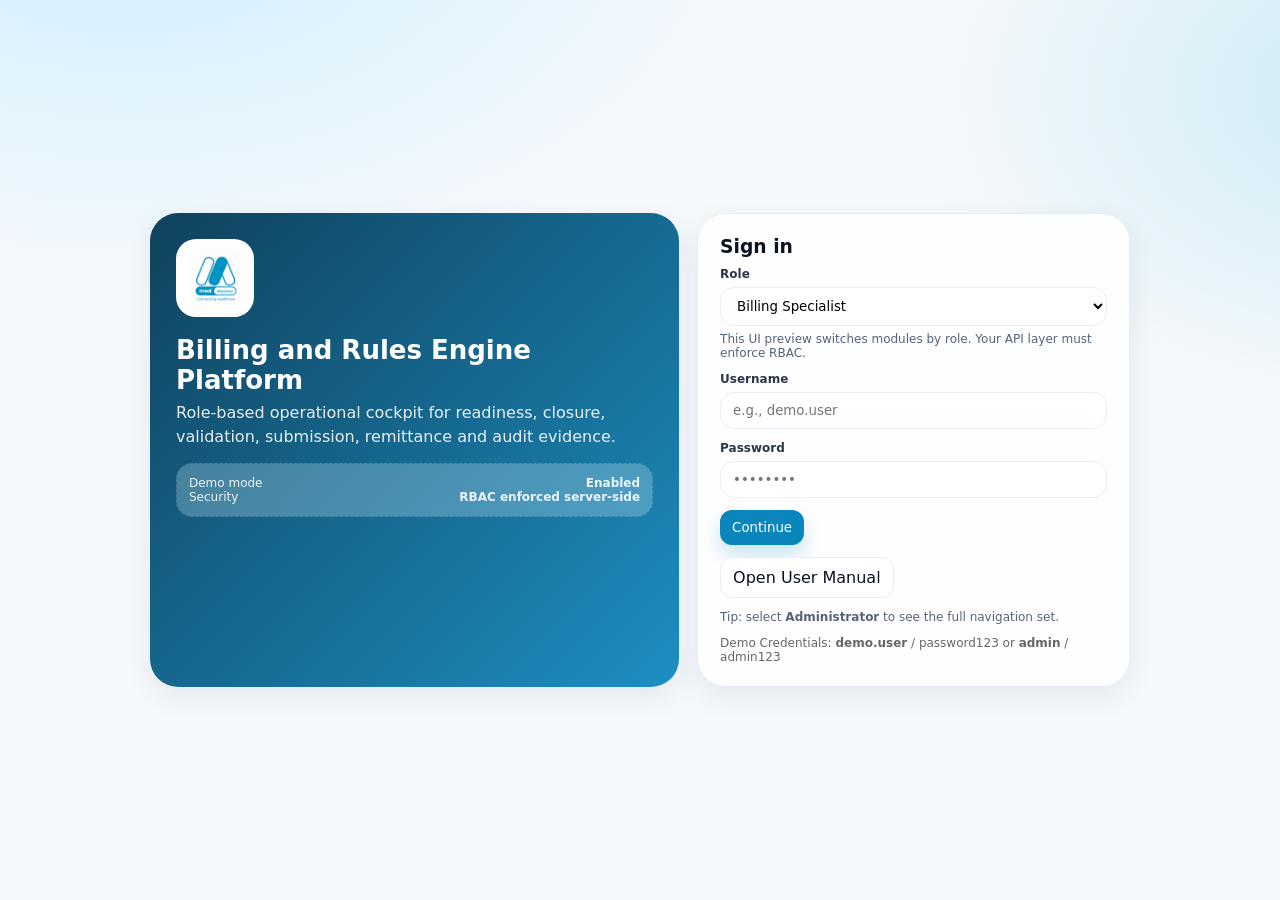
==== medhealth-ui/audit.html @ 18d223b6 "first commit" ====
<!doctype html>
<html lang="en">
<head>
  <meta charset="utf-8" />
  <meta name="viewport" content="width=device-width, initial-scale=1" />
  <title>Audit</title>
  <link rel="stylesheet" href="css/styles.css" />
</head>
<body>
  <div class="shell">
    <aside class="sidebar">
      <div class="brand">
        <img src="assets/MedhealthLogo.png" alt="Med Directory" />
        <div class="title">
          <strong>Med Directory</strong>
          <span>Billing and Rules Engine</span>
        </div>
      </div>

      <nav class="nav">
        <a href="dashboard.html" data-module="dashboard">Dashboard</a>
        <a href="patients.html" data-module="patients">Patients</a>
        <a href="providers.html" data-module="providers">Providers</a>
        <a href="claims.html" data-module="claims">Claims</a>
        <a href="payments.html" data-module="payments">Payments</a>
        <a href="reports.html" data-module="reports">Reports <span class="badge">Insights</span></a>
        <a href="audit.html" data-module="audit">Audit</a>
        <a href="users.html" data-module="users">Users</a>
        <a href="settings.html" data-module="settings">Settings</a>
      </nav>

      <div class="footer">
        <div class="kv"><span>Role</span><strong data-role>Billing Specialist</strong></div>
        <div class="kv"><span>Environment</span><strong>Preview UI</strong></div>
        <a class="chip info" href="index.html" style="justify-content:center">Sign out</a>
      </div>
    </aside>

    <main class="main">
      <div class="topbar">
        <div class="h1">
          <h1>Audit</h1>
          <p>Drillable audit events with rule evidence, snapshot hashes, and approvals.</p>
        </div>
        <div class="actions">
          <div class="pill">
            <span class="code">Search</span>
            <input placeholder="Claim ID, member number, batch ref..." />
          </div>
          <button class="btn secondary" data-action="open-api-docs">API Docs</button>
          <button class="btn" data-action="create-new">New</button>
        </div>
      </div>

      
<div class="card">
  <h3>Audit trail</h3>
  <table class="table">
    <thead><tr><th>Action</th><th>Resource</th><th>User</th><th>Timestamp</th><th>Details</th></tr></thead>
    <tbody>
      <tr><td colspan="5" style="text-align:center;color:#999;">Loading audit logs...</td></tr>
    </tbody>
  </table>
</div>

    </main>
  </div>

  <script src="js/api-client.js"></script>
  <script src="js/app.js"></script>
</body>
</html>
---- medhealth-ui/css/styles.css ----
:root{
  --brand-900:#0b3e5a;
  --brand-800:#0f567b;
  --brand-700:#13709f;
  --brand-600:#0a86bd;
  --brand-500:#00a3d9;
  --brand-200:#cfefff;
  --ink-900:#0b1220;
  --ink-700:#2b3648;
  --ink-500:#55637a;
  --line-200:#e6edf5;
  --bg-50:#f6f9fc;
  --card:#ffffff;
  --warn:#b36b00;
  --fail:#b42318;
  --pass:#067647;
  --shadow:0 10px 30px rgba(11,18,32,.08);
  --radius:18px;
  --radius-sm:12px;
  --mono: ui-monospace, SFMono-Regular, Menlo, Monaco, Consolas, "Liberation Mono", "Courier New", monospace;
  --sans: ui-sans-serif, system-ui, -apple-system, Segoe UI, Roboto, Helvetica, Arial, "Apple Color Emoji","Segoe UI Emoji";
}
*{box-sizing:border-box}
html,body{height:100%}
body{
  margin:0;
  font-family:var(--sans);
  color:var(--ink-900);
  background: radial-gradient(1200px 700px at 10% -10%, var(--brand-200), transparent 55%),
              radial-gradient(900px 600px at 110% 10%, rgba(0,163,217,.18), transparent 55%),
              var(--bg-50);
}
a{color:inherit; text-decoration:none}
button, input, select, textarea{font-family:inherit}
/* Layout */
.shell{
  display:grid;
  grid-template-columns: 280px 1fr;
  height:100vh;
}
.sidebar{
  background: linear-gradient(180deg, rgba(11,62,90,.98), rgba(10,134,189,.92));
  color:white;
  padding:20px 16px;
  display:flex;
  flex-direction:column;
  gap:18px;
}
.brand{
  display:flex;
  align-items:center;
  gap:12px;
  padding:6px 10px;
}
.brand img{width:44px; height:44px; object-fit:contain; background:white; border-radius:12px; padding:6px}
.brand .title{
  display:flex; flex-direction:column; line-height:1.1;
}
.brand .title strong{font-size:15px; letter-spacing:.2px}
.brand .title span{font-size:12px; opacity:.9}
.nav{
  display:flex; flex-direction:column; gap:6px;
}
.nav a{
  display:flex; align-items:center; gap:10px;
  padding:10px 12px;
  border-radius:12px;
  opacity:.95;
}
.nav a:hover{background:rgba(255,255,255,.10)}
.nav a.active{background:rgba(255,255,255,.16)}
.nav .badge{
  margin-left:auto;
  font-size:12px;
  padding:2px 8px;
  border:1px solid rgba(255,255,255,.35);
  border-radius:999px;
  opacity:.95;
}
.sidebar .footer{
  margin-top:auto;
  display:flex; flex-direction:column; gap:8px;
  padding:10px;
  border-top:1px solid rgba(255,255,255,.18);
}
.kv{display:flex; justify-content:space-between; font-size:12px; opacity:.9}
.main{
  display:flex;
  flex-direction:column;
  padding:22px 26px;
  gap:16px;
  overflow:auto;
}
.topbar{
  display:flex; align-items:center; justify-content:space-between;
  gap:16px;
}
.h1{
  display:flex; flex-direction:column; gap:4px;
}
.h1 h1{margin:0; font-size:22px}
.h1 p{margin:0; color:var(--ink-500); font-size:13px}
.actions{display:flex; gap:10px; align-items:center}
.pill{
  display:inline-flex; align-items:center; gap:8px;
  padding:9px 12px;
  background:rgba(255,255,255,.8);
  border:1px solid var(--line-200);
  border-radius:999px;
  box-shadow: 0 6px 16px rgba(11,18,32,.05);
}
.pill input{
  border:none; outline:none; background:transparent; min-width:260px;
}
.select{
  border:none; outline:none; background:transparent; color:var(--ink-900);
}
.btn{
  border:none;
  border-radius:12px;
  padding:10px 12px;
  background:var(--brand-600);
  color:white;
  cursor:pointer;
  box-shadow: 0 10px 20px rgba(10,134,189,.22);
}
.btn:hover{filter:brightness(.96)}
.btn.secondary{
  background:white;
  color:var(--ink-900);
  border:1px solid var(--line-200);
  box-shadow:none;
}
.grid{
  display:grid;
  grid-template-columns: repeat(12, 1fr);
  gap:14px;
}
.card{
  background:var(--card);
  border:1px solid var(--line-200);
  border-radius:var(--radius);
  box-shadow:var(--shadow);
  padding:14px;
}
.card h3{margin:0 0 10px 0; font-size:14px}
.card .muted{color:var(--ink-500); font-size:12px}
.kpi{
  display:flex; flex-direction:column; gap:8px;
}
.kpi .value{font-size:26px; font-weight:700; letter-spacing:.2px}
.kpi .delta{font-size:12px; color:var(--ink-500)}
.kpi .delta strong{color:var(--brand-700)}
.table{
  width:100%;
  border-collapse:separate;
  border-spacing:0;
  overflow:hidden;
  border:1px solid var(--line-200);
  border-radius:16px;
}
.table th, .table td{
  padding:10px 10px;
  text-align:left;
  border-bottom:1px solid var(--line-200);
  font-size:13px;
}
.table th{background:#f1f6fb; color:var(--ink-700); font-weight:700}
.table tr:last-child td{border-bottom:none}
.code{font-family:var(--mono); font-size:12px; color:var(--ink-700)}
.row-actions{display:flex; gap:8px}
.chip{
  display:inline-flex;
  align-items:center;
  padding:3px 8px;
  border-radius:999px;
  font-size:12px;
  border:1px solid var(--line-200);
  background:#fff;
}
.chip.pass{border-color:rgba(6,118,71,.35); color:var(--pass); background:rgba(6,118,71,.06)}
.chip.fail{border-color:rgba(180,35,24,.35); color:var(--fail); background:rgba(180,35,24,.06)}
.chip.warn{border-color:rgba(179,107,0,.35); color:var(--warn); background:rgba(179,107,0,.06)}
.chip.info{border-color:rgba(19,112,159,.35); color:var(--brand-700); background:rgba(19,112,159,.06)}
.split{
  display:grid; grid-template-columns: 1.2fr .8fr; gap:14px;
}
.panel{
  border:1px dashed rgba(11,62,90,.28);
  background:rgba(207,239,255,.28);
  border-radius:16px;
  padding:12px;
}
pre{
  margin:0;
  padding:12px;
  border-radius:16px;
  border:1px solid var(--line-200);
  background:#0b1220;
  color:#eaf2ff;
  overflow:auto;
  font-family:var(--mono);
  font-size:12px;
  line-height:1.5;
}
/* Login */
.login-wrap{
  min-height:100vh;
  display:grid;
  place-items:center;
  padding:26px;
}
.login{
  width:min(980px, 100%);
  display:grid;
  grid-template-columns: 1.1fr .9fr;
  gap:18px;
}
.hero{
  border-radius:28px;
  padding:26px;
  background: linear-gradient(135deg, rgba(11,62,90,.98), rgba(10,134,189,.92));
  color:white;
  box-shadow: var(--shadow);
}
.hero .logo{
  width:78px; height:78px;
  background:white;
  border-radius:20px;
  padding:10px;
}
.hero h1{margin:14px 0 6px 0; font-size:26px}
.hero p{margin:0; opacity:.9; max-width:44ch; line-height:1.5}
.form{
  border-radius:28px;
  padding:22px;
  background:rgba(255,255,255,.9);
  border:1px solid var(--line-200);
  box-shadow: var(--shadow);
}
.field{display:flex; flex-direction:column; gap:6px; margin-bottom:12px}
.label{font-size:12px; color:var(--ink-700); font-weight:700}
.input{
  padding:10px 12px;
  border-radius:14px;
  border:1px solid var(--line-200);
  outline:none;
  background:white;
}
.small{font-size:12px; color:var(--ink-500)}
.manual-steps{
  margin:12px 0 0 0;
  padding-left:20px;
  display:grid;
  gap:8px;
  color:var(--ink-700);
  line-height:1.5;
}
.manual-note{
  margin-top:14px;
  padding:12px 14px;
  border-radius:14px;
  border:1px solid rgba(19,112,159,.18);
  background:rgba(19,112,159,.06);
  color:var(--ink-700);
  font-size:13px;
  line-height:1.5;
}
/* Responsive */
@media (max-width: 980px){
  .shell{grid-template-columns: 1fr}
  .sidebar{position:sticky; top:0}
  .login{grid-template-columns: 1fr}
  .split{grid-template-columns:1fr}
  .pill input{min-width:160px}
}
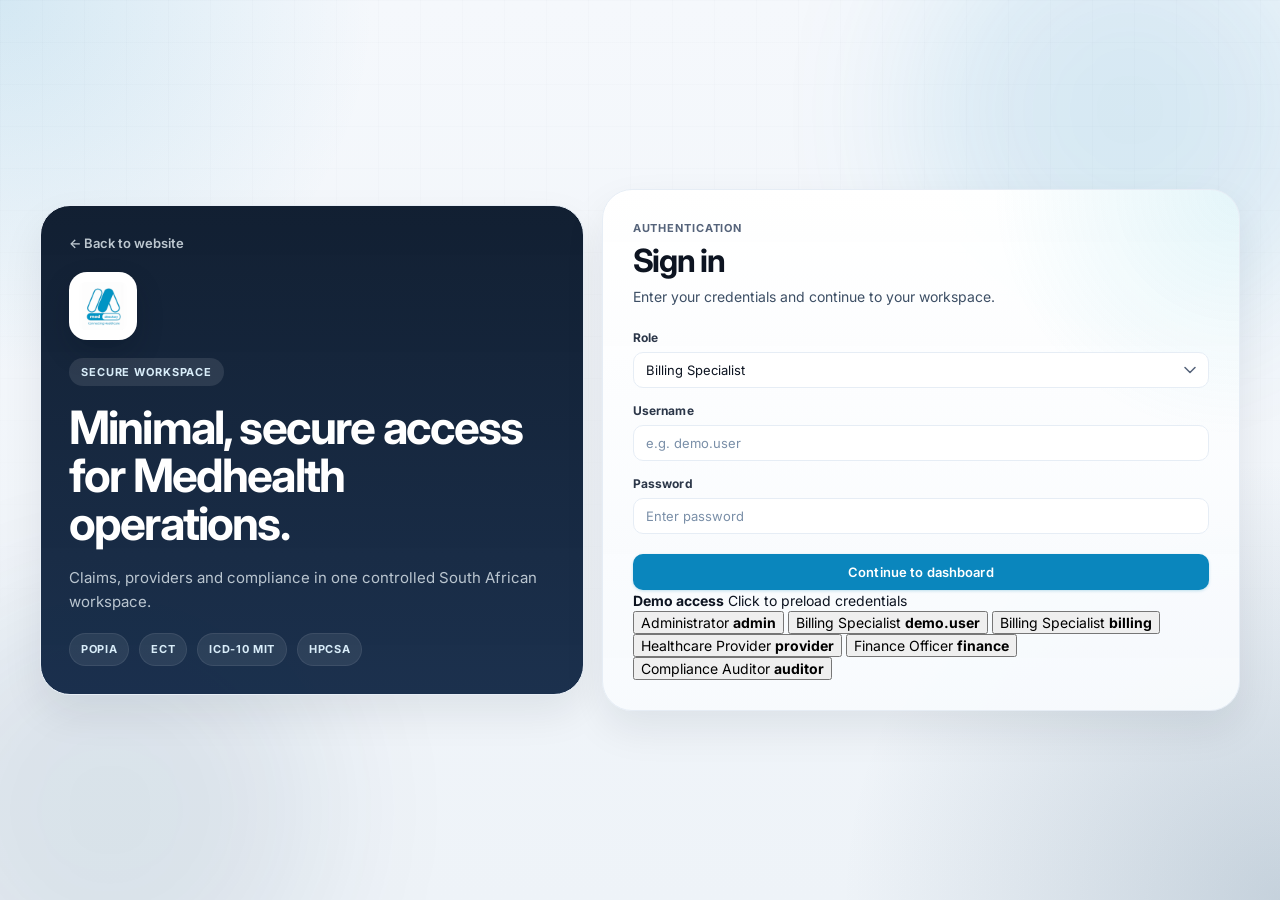
==== commit 0945d632: "fix: remove all AI badges/icons from UI Removed AI chip labels from ICD-10 search label, dropdown re" ====
--- a/medhealth-ui/audit.html
+++ b/medhealth-ui/audit.html
@@ -3,6 +3,7 @@
 <head>
   <meta charset="utf-8" />
   <meta name="viewport" content="width=device-width, initial-scale=1" />
+  <meta name="medhealth-api-base" content="https://nokia-button-mac-average.trycloudflare.com/api" />
   <title>Audit</title>
   <link rel="stylesheet" href="css/styles.css" />
 </head>
--- a/medhealth-ui/css/styles.css
+++ b/medhealth-ui/css/styles.css
@@ -1,276 +1,2141 @@
-:root{
-  --brand-900:#0b3e5a;
-  --brand-800:#0f567b;
-  --brand-700:#13709f;
-  --brand-600:#0a86bd;
-  --brand-500:#00a3d9;
-  --brand-200:#cfefff;
-  --ink-900:#0b1220;
-  --ink-700:#2b3648;
-  --ink-500:#55637a;
-  --line-200:#e6edf5;
-  --bg-50:#f6f9fc;
-  --card:#ffffff;
-  --warn:#b36b00;
-  --fail:#b42318;
-  --pass:#067647;
-  --shadow:0 10px 30px rgba(11,18,32,.08);
-  --radius:18px;
-  --radius-sm:12px;
-  --mono: ui-monospace, SFMono-Regular, Menlo, Monaco, Consolas, "Liberation Mono", "Courier New", monospace;
-  --sans: ui-sans-serif, system-ui, -apple-system, Segoe UI, Roboto, Helvetica, Arial, "Apple Color Emoji","Segoe UI Emoji";
-}
-*{box-sizing:border-box}
-html,body{height:100%}
-body{
-  margin:0;
-  font-family:var(--sans);
-  color:var(--ink-900);
-  background: radial-gradient(1200px 700px at 10% -10%, var(--brand-200), transparent 55%),
-              radial-gradient(900px 600px at 110% 10%, rgba(0,163,217,.18), transparent 55%),
-              var(--bg-50);
-}
-a{color:inherit; text-decoration:none}
-button, input, select, textarea{font-family:inherit}
-/* Layout */
-.shell{
-  display:grid;
-  grid-template-columns: 280px 1fr;
-  height:100vh;
-}
-.sidebar{
-  background: linear-gradient(180deg, rgba(11,62,90,.98), rgba(10,134,189,.92));
-  color:white;
-  padding:20px 16px;
-  display:flex;
-  flex-direction:column;
-  gap:18px;
-}
-.brand{
-  display:flex;
-  align-items:center;
-  gap:12px;
-  padding:6px 10px;
-}
-.brand img{width:44px; height:44px; object-fit:contain; background:white; border-radius:12px; padding:6px}
-.brand .title{
-  display:flex; flex-direction:column; line-height:1.1;
-}
-.brand .title strong{font-size:15px; letter-spacing:.2px}
-.brand .title span{font-size:12px; opacity:.9}
-.nav{
-  display:flex; flex-direction:column; gap:6px;
-}
-.nav a{
-  display:flex; align-items:center; gap:10px;
-  padding:10px 12px;
-  border-radius:12px;
-  opacity:.95;
-}
-.nav a:hover{background:rgba(255,255,255,.10)}
-.nav a.active{background:rgba(255,255,255,.16)}
-.nav .badge{
-  margin-left:auto;
-  font-size:12px;
-  padding:2px 8px;
-  border:1px solid rgba(255,255,255,.35);
-  border-radius:999px;
-  opacity:.95;
-}
-.sidebar .footer{
-  margin-top:auto;
-  display:flex; flex-direction:column; gap:8px;
-  padding:10px;
-  border-top:1px solid rgba(255,255,255,.18);
-}
-.kv{display:flex; justify-content:space-between; font-size:12px; opacity:.9}
-.main{
-  display:flex;
-  flex-direction:column;
-  padding:22px 26px;
-  gap:16px;
-  overflow:auto;
-}
-.topbar{
-  display:flex; align-items:center; justify-content:space-between;
-  gap:16px;
-}
-.h1{
-  display:flex; flex-direction:column; gap:4px;
-}
-.h1 h1{margin:0; font-size:22px}
-.h1 p{margin:0; color:var(--ink-500); font-size:13px}
-.actions{display:flex; gap:10px; align-items:center}
-.pill{
-  display:inline-flex; align-items:center; gap:8px;
-  padding:9px 12px;
-  background:rgba(255,255,255,.8);
-  border:1px solid var(--line-200);
-  border-radius:999px;
-  box-shadow: 0 6px 16px rgba(11,18,32,.05);
-}
-.pill input{
-  border:none; outline:none; background:transparent; min-width:260px;
-}
-.select{
-  border:none; outline:none; background:transparent; color:var(--ink-900);
-}
-.btn{
-  border:none;
-  border-radius:12px;
-  padding:10px 12px;
-  background:var(--brand-600);
-  color:white;
-  cursor:pointer;
-  box-shadow: 0 10px 20px rgba(10,134,189,.22);
-}
-.btn:hover{filter:brightness(.96)}
-.btn.secondary{
-  background:white;
-  color:var(--ink-900);
-  border:1px solid var(--line-200);
-  box-shadow:none;
-}
-.grid{
-  display:grid;
+@import "./tokens.css";
+
+/* ═══════════════════════════════════════════════════════
+   BASE RESET & FOUNDATION
+═══════════════════════════════════════════════════════ */
+*, *::before, *::after { box-sizing: border-box; }
+html, body { height: 100%; }
+body {
+  margin: 0;
+  font-family: var(--font-sans);
+  font-size: 14px;
+  line-height: 1.5;
+  color: var(--ink-900);
+  background: var(--surface-base);
+  -webkit-font-smoothing: antialiased;
+  -moz-osx-font-smoothing: grayscale;
+}
+a { color: inherit; text-decoration: none; }
+button, input, select, textarea { font-family: inherit; font-size: inherit; }
+h1,h2,h3,h4,h5,h6 { line-height: 1.25; }
+
+/* Custom scrollbar */
+::-webkit-scrollbar { width: 6px; height: 6px; }
+::-webkit-scrollbar-track { background: transparent; }
+::-webkit-scrollbar-thumb { background: var(--line-200); border-radius: 3px; }
+::-webkit-scrollbar-thumb:hover { background: var(--ink-300); }
+
+/* Page fade-in */
+@keyframes page-in { from { opacity:0; transform: translateY(6px); } to { opacity:1; transform:none; } }
+.main { animation: page-in 180ms ease both; }
+
+/* ═══════════════════════════════════════════════════════
+   APP SHELL LAYOUT
+═══════════════════════════════════════════════════════ */
+.shell {
+  display: grid;
+  grid-template-columns: 240px 1fr;
+  height: 100vh;
+  overflow: hidden;
+  position: relative;
+  transition: grid-template-columns var(--transition-slow);
+}
+
+/* ═══════════════════════════════════════════════════════
+   SIDEBAR
+═══════════════════════════════════════════════════════ */
+.sidebar {
+  background: #0d1b2e;
+  color: #c8d8e8;
+  display: flex;
+  flex-direction: column;
+  overflow: hidden;
+  border-right: 1px solid rgba(255,255,255,0.04);
+  width: 240px;
+  min-width: 0;
+  position: relative;
+  transition: width var(--transition-slow), transform var(--transition-slow), box-shadow var(--transition-slow);
+}
+
+.sidebar::after {
+  content: "";
+  position: absolute;
+  inset: 0;
+  background:
+    radial-gradient(circle at top left, rgba(58,180,216,0.12), transparent 36%),
+    linear-gradient(180deg, rgba(255,255,255,0.02), transparent 18%, rgba(255,255,255,0.03));
+  pointer-events: none;
+}
+
+.sidebar-head {
+  display: flex;
+  align-items: stretch;
+  justify-content: space-between;
+  gap: 12px;
+}
+
+.brand {
+  display: flex;
+  align-items: center;
+  gap: 10px;
+  padding: 18px 16px 14px;
+  border-bottom: 1px solid rgba(255,255,255,0.07);
+  flex: 1;
+  position: relative;
+  z-index: 1;
+}
+.brand img {
+  width: 36px; height: 36px;
+  object-fit: contain;
+  background: white;
+  border-radius: 9px;
+  padding: 5px;
+  flex-shrink: 0;
+}
+.brand .title { display: flex; flex-direction: column; line-height: 1.2; overflow: hidden; }
+.brand .title strong { font-size: 13px; font-weight: 700; color: #fff; white-space: nowrap; overflow: hidden; text-overflow: ellipsis; }
+.brand .title span { font-size: 11px; color: rgba(200,216,232,0.65); white-space: nowrap; }
+
+.nav {
+  flex: 1;
+  display: flex;
+  flex-direction: column;
+  gap: 2px;
+  padding: 12px 10px;
+  overflow-y: auto;
+}
+
+.nav-section {
+  font-size: 10px;
+  font-weight: 700;
+  letter-spacing: 0.08em;
+  color: rgba(200,216,232,0.38);
+  text-transform: uppercase;
+  padding: 10px 8px 4px;
+  margin-top: 4px;
+}
+
+.nav a {
+  display: flex;
+  align-items: center;
+  gap: 9px;
+  padding: 8px 10px;
+  border-radius: var(--radius-sm);
+  font-size: 13px;
+  font-weight: 500;
+  color: rgba(200,216,232,0.75);
+  transition: background var(--transition), color var(--transition);
+  position: relative;
+}
+.nav a:hover {
+  background: rgba(255,255,255,0.07);
+  color: #fff;
+}
+.nav a.active {
+  background: rgba(10,134,189,0.18);
+  color: #fff;
+  font-weight: 600;
+}
+.nav a.active::after {
+  content: '';
+  position: absolute;
+  left: 0; top: 20%; bottom: 20%;
+  width: 3px;
+  background: var(--brand-500);
+  border-radius: 0 3px 3px 0;
+}
+.nav a:focus-visible {
+  outline: none;
+  box-shadow: inset 0 0 0 2px rgba(10,134,189,0.6);
+}
+.nav .badge {
+  margin-left: auto;
+  font-size: 10px;
+  font-weight: 700;
+  padding: 2px 7px;
+  background: rgba(10,134,189,0.3);
+  color: #7dd3f8;
+  border-radius: 999px;
+  letter-spacing: 0.02em;
+}
+
+.nav-link-icon,
+.sidebar-signout-icon {
+  width: 18px;
+  height: 18px;
+  display: inline-flex;
+  align-items: center;
+  justify-content: center;
+  flex-shrink: 0;
+}
+
+.nav-link-icon svg,
+.sidebar-signout-icon svg {
+  width: 18px;
+  height: 18px;
+  fill: currentColor;
+}
+
+.nav-link-label,
+.sidebar-signout-label {
+  min-width: 0;
+  overflow: hidden;
+  text-overflow: ellipsis;
+  white-space: nowrap;
+}
+
+.sidebar .footer {
+  padding: 12px 14px;
+  border-top: 1px solid rgba(255,255,255,0.07);
+  display: flex;
+  flex-direction: column;
+  gap: 8px;
+  position: relative;
+  z-index: 1;
+}
+.sidebar .footer .kv {
+  display: flex;
+  justify-content: space-between;
+  align-items: center;
+  font-size: 11px;
+  color: rgba(200,216,232,0.5);
+}
+.sidebar .footer .kv strong { color: rgba(200,216,232,0.85); font-weight: 600; }
+
+.sidebar-signout {
+  display: inline-flex;
+  align-items: center;
+  justify-content: center;
+  gap: 8px;
+}
+
+/* ═══════════════════════════════════════════════════════
+   MAIN CONTENT AREA
+═══════════════════════════════════════════════════════ */
+.main {
+  display: flex;
+  flex-direction: column;
+  gap: 16px;
+  padding: 20px 24px 28px;
+  overflow-y: auto;
+  min-height: 0;
+}
+
+/* ═══════════════════════════════════════════════════════
+   TOPBAR
+═══════════════════════════════════════════════════════ */
+.topbar {
+  display: flex;
+  align-items: center;
+  justify-content: space-between;
+  gap: 16px;
+  flex-wrap: wrap;
+}
+
+.topbar-start,
+.cockpit-topbar-start {
+  display: flex;
+  align-items: flex-start;
+  gap: 12px;
+  min-width: 0;
+}
+
+.topbar-start .h1,
+.cockpit-topbar-start .cockpit-id {
+  min-width: 0;
+}
+
+.sidebar-toggle {
+  width: 40px;
+  height: 40px;
+  border: 1px solid var(--line-200);
+  border-radius: 14px;
+  background: rgba(255,255,255,0.9);
+  color: var(--ink-700);
+  display: inline-flex;
+  align-items: center;
+  justify-content: center;
+  cursor: pointer;
+  box-shadow: var(--shadow-xs);
+  transition: transform var(--transition), box-shadow var(--transition), background var(--transition), color var(--transition);
+  flex-shrink: 0;
+  font-size: 16px;
+  font-weight: 700;
+}
+
+.sidebar-toggle:hover {
+  background: #fff;
+  box-shadow: var(--shadow-sm);
+}
+
+.sidebar-toggle:focus-visible {
+  outline: none;
+  box-shadow: var(--focus-ring);
+}
+
+.sidebar-toggle--sidebar {
+  margin: 16px 16px 0 0;
+  background: rgba(255,255,255,0.06);
+  color: #fff;
+  border-color: rgba(255,255,255,0.08);
+}
+
+.sidebar-backdrop {
+  position: fixed;
+  inset: 0;
+  border: 0;
+  background: rgba(6,16,30,0.48);
+  backdrop-filter: blur(4px);
+  opacity: 0;
+  pointer-events: none;
+  transition: opacity var(--transition-slow);
+  z-index: 35;
+}
+
+.shell.sidebar-collapsed {
+  grid-template-columns: 82px 1fr;
+}
+
+.shell.sidebar-collapsed .sidebar {
+  width: 82px;
+}
+
+.shell.sidebar-collapsed .brand {
+  justify-content: center;
+  padding-inline: 12px;
+}
+
+.shell.sidebar-collapsed .brand .title,
+.shell.sidebar-collapsed .nav-section,
+.shell.sidebar-collapsed .sidebar .footer .kv,
+.shell.sidebar-collapsed .nav-link-label,
+.shell.sidebar-collapsed .sidebar-signout-label {
+  display: none;
+}
+
+.shell.sidebar-collapsed .nav a,
+.shell.sidebar-collapsed .sidebar-signout {
+  justify-content: center;
+  padding-inline: 0;
+}
+
+.shell.sidebar-collapsed .nav .badge {
+  position: absolute;
+  top: 4px;
+  right: 4px;
+  margin-left: 0;
+}
+
+.shell.sidebar-collapsed .sidebar .footer {
+  align-items: center;
+}
+
+.sr-only {
+  position: absolute;
+  width: 1px;
+  height: 1px;
+  padding: 0;
+  margin: -1px;
+  overflow: hidden;
+  clip: rect(0, 0, 0, 0);
+  white-space: nowrap;
+  border: 0;
+}
+.h1 { display: flex; flex-direction: column; gap: 3px; }
+.h1 h1 {
+  margin: 0;
+  font-size: 20px;
+  font-weight: 700;
+  letter-spacing: -0.3px;
+  color: var(--ink-900);
+}
+.h1 p { margin: 0; color: var(--ink-500); font-size: 13px; }
+
+.actions { display: flex; gap: 8px; align-items: center; flex-wrap: wrap; }
+
+/* ═══════════════════════════════════════════════════════
+   SEARCH PILL
+═══════════════════════════════════════════════════════ */
+.pill {
+  display: inline-flex;
+  align-items: center;
+  gap: 8px;
+  padding: 0 14px;
+  height: 36px;
+  background: var(--card);
+  border: 1px solid var(--line-200);
+  border-radius: 999px;
+  box-shadow: var(--shadow-xs);
+  transition: border-color var(--transition), box-shadow var(--transition);
+}
+.pill:focus-within {
+  border-color: var(--brand-600);
+  box-shadow: var(--focus-ring);
+}
+.pill .code {
+  font-size: 11px;
+  font-weight: 600;
+  color: var(--ink-400);
+  letter-spacing: 0.03em;
+  white-space: nowrap;
+}
+.pill input {
+  border: none;
+  outline: none;
+  background: transparent;
+  min-width: 200px;
+  font-size: 13px;
+  color: var(--ink-900);
+}
+.pill input::placeholder { color: var(--ink-400); }
+
+/* ═══════════════════════════════════════════════════════
+   BUTTONS
+═══════════════════════════════════════════════════════ */
+.btn {
+  display: inline-flex;
+  align-items: center;
+  justify-content: center;
+  gap: 6px;
+  border: none;
+  border-radius: var(--radius-sm);
+  padding: 0 16px;
+  height: 36px;
+  background: var(--brand-600);
+  color: white;
+  cursor: pointer;
+  font-size: 13px;
+  font-weight: 600;
+  letter-spacing: 0.01em;
+  box-shadow: 0 1px 3px rgba(10,134,189,0.25), 0 0 0 1px rgba(10,134,189,0.15) inset;
+  transition: background var(--transition), box-shadow var(--transition), transform var(--transition);
+  white-space: nowrap;
+}
+.btn:hover { background: var(--brand-700); }
+.btn:active { transform: translateY(1px); box-shadow: 0 1px 2px rgba(10,134,189,0.2); }
+.btn:focus-visible { outline: none; box-shadow: var(--focus-ring); }
+.btn:disabled, .btn[disabled] { opacity: 0.45; cursor: not-allowed; pointer-events: none; }
+.btn.loading { position: relative; color: transparent; pointer-events: none; }
+.btn.loading::after {
+  content: '';
+  position: absolute;
+  inset: 0;
+  margin: auto;
+  width: 14px; height: 14px;
+  border: 2px solid rgba(255,255,255,0.35);
+  border-top-color: #fff;
+  border-radius: 50%;
+  animation: btn-spin 0.55s linear infinite;
+}
+@keyframes btn-spin { to { transform: rotate(360deg); } }
+
+.btn.secondary {
+  background: var(--card);
+  color: var(--ink-700);
+  border: 1px solid var(--line-200);
+  box-shadow: var(--shadow-xs);
+}
+.btn.secondary:hover { background: var(--bg-50); border-color: var(--ink-300); }
+.btn.secondary.loading::after { border-color: rgba(0,0,0,0.15); border-top-color: var(--ink-700); }
+
+.btn.warn {
+  background: var(--color-error);
+  box-shadow: 0 1px 3px rgba(180,35,24,0.25);
+}
+.btn.warn:hover { background: #9e2318; }
+
+.btn.ghost {
+  background: transparent;
+  color: var(--ink-600);
+  border: 1px solid transparent;
+  box-shadow: none;
+}
+.btn.ghost:hover { background: var(--bg-50); border-color: var(--line-200); }
+
+/* ═══════════════════════════════════════════════════════
+   GRID SYSTEM
+═══════════════════════════════════════════════════════ */
+.grid {
+  display: grid;
   grid-template-columns: repeat(12, 1fr);
-  gap:14px;
-}
-.card{
-  background:var(--card);
-  border:1px solid var(--line-200);
-  border-radius:var(--radius);
-  box-shadow:var(--shadow);
-  padding:14px;
-}
-.card h3{margin:0 0 10px 0; font-size:14px}
-.card .muted{color:var(--ink-500); font-size:12px}
-.kpi{
-  display:flex; flex-direction:column; gap:8px;
-}
-.kpi .value{font-size:26px; font-weight:700; letter-spacing:.2px}
-.kpi .delta{font-size:12px; color:var(--ink-500)}
-.kpi .delta strong{color:var(--brand-700)}
-.table{
-  width:100%;
-  border-collapse:separate;
-  border-spacing:0;
-  overflow:hidden;
-  border:1px solid var(--line-200);
-  border-radius:16px;
-}
-.table th, .table td{
-  padding:10px 10px;
-  text-align:left;
-  border-bottom:1px solid var(--line-200);
-  font-size:13px;
-}
-.table th{background:#f1f6fb; color:var(--ink-700); font-weight:700}
-.table tr:last-child td{border-bottom:none}
-.code{font-family:var(--mono); font-size:12px; color:var(--ink-700)}
-.row-actions{display:flex; gap:8px}
-.chip{
-  display:inline-flex;
-  align-items:center;
-  padding:3px 8px;
-  border-radius:999px;
-  font-size:12px;
-  border:1px solid var(--line-200);
-  background:#fff;
-}
-.chip.pass{border-color:rgba(6,118,71,.35); color:var(--pass); background:rgba(6,118,71,.06)}
-.chip.fail{border-color:rgba(180,35,24,.35); color:var(--fail); background:rgba(180,35,24,.06)}
-.chip.warn{border-color:rgba(179,107,0,.35); color:var(--warn); background:rgba(179,107,0,.06)}
-.chip.info{border-color:rgba(19,112,159,.35); color:var(--brand-700); background:rgba(19,112,159,.06)}
-.split{
-  display:grid; grid-template-columns: 1.2fr .8fr; gap:14px;
-}
-.panel{
-  border:1px dashed rgba(11,62,90,.28);
-  background:rgba(207,239,255,.28);
-  border-radius:16px;
-  padding:12px;
-}
-pre{
-  margin:0;
-  padding:12px;
-  border-radius:16px;
-  border:1px solid var(--line-200);
-  background:#0b1220;
-  color:#eaf2ff;
-  overflow:auto;
-  font-family:var(--mono);
-  font-size:12px;
-  line-height:1.5;
-}
-/* Login */
-.login-wrap{
-  min-height:100vh;
-  display:grid;
-  place-items:center;
-  padding:26px;
-}
-.login{
-  width:min(980px, 100%);
-  display:grid;
-  grid-template-columns: 1.1fr .9fr;
-  gap:18px;
-}
-.hero{
-  border-radius:28px;
-  padding:26px;
-  background: linear-gradient(135deg, rgba(11,62,90,.98), rgba(10,134,189,.92));
-  color:white;
-  box-shadow: var(--shadow);
-}
-.hero .logo{
-  width:78px; height:78px;
-  background:white;
-  border-radius:20px;
-  padding:10px;
-}
-.hero h1{margin:14px 0 6px 0; font-size:26px}
-.hero p{margin:0; opacity:.9; max-width:44ch; line-height:1.5}
-.form{
-  border-radius:28px;
-  padding:22px;
-  background:rgba(255,255,255,.9);
-  border:1px solid var(--line-200);
-  box-shadow: var(--shadow);
-}
-.field{display:flex; flex-direction:column; gap:6px; margin-bottom:12px}
-.label{font-size:12px; color:var(--ink-700); font-weight:700}
-.input{
-  padding:10px 12px;
-  border-radius:14px;
-  border:1px solid var(--line-200);
-  outline:none;
-  background:white;
-}
-.small{font-size:12px; color:var(--ink-500)}
-.manual-steps{
-  margin:12px 0 0 0;
-  padding-left:20px;
-  display:grid;
-  gap:8px;
-  color:var(--ink-700);
-  line-height:1.5;
-}
-.manual-note{
-  margin-top:14px;
-  padding:12px 14px;
-  border-radius:14px;
-  border:1px solid rgba(19,112,159,.18);
-  background:rgba(19,112,159,.06);
-  color:var(--ink-700);
-  font-size:13px;
-  line-height:1.5;
-}
-/* Responsive */
-@media (max-width: 980px){
-  .shell{grid-template-columns: 1fr}
-  .sidebar{position:sticky; top:0}
-  .login{grid-template-columns: 1fr}
-  .split{grid-template-columns:1fr}
-  .pill input{min-width:160px}
-}
+  gap: 14px;
+}
+
+/* ═══════════════════════════════════════════════════════
+   CARDS
+═══════════════════════════════════════════════════════ */
+.card {
+  background: var(--card);
+  border: 1px solid var(--line-200);
+  border-radius: var(--radius);
+  box-shadow: var(--shadow-xs);
+  padding: 16px 18px;
+  transition: box-shadow var(--transition);
+}
+.card:hover { box-shadow: var(--shadow-sm); }
+.card h3 {
+  margin: 0 0 12px 0;
+  font-size: 13px;
+  font-weight: 700;
+  color: var(--ink-800);
+  letter-spacing: 0.01em;
+}
+.card .muted { color: var(--ink-500); font-size: 12px; }
+
+/* ═══════════════════════════════════════════════════════
+   KPI CARDS
+═══════════════════════════════════════════════════════ */
+.kpi {
+  display: flex;
+  flex-direction: column;
+  gap: 6px;
+}
+.kpi .muted {
+  font-size: 12px;
+  font-weight: 600;
+  color: var(--ink-500);
+  letter-spacing: 0.02em;
+  text-transform: uppercase;
+}
+.kpi .value {
+  font-size: 28px;
+  font-weight: 800;
+  letter-spacing: -0.5px;
+  color: var(--ink-900);
+  line-height: 1;
+}
+.kpi .delta {
+  font-size: 12px;
+  color: var(--ink-400);
+  font-weight: 500;
+}
+.kpi .delta strong { color: var(--brand-700); font-weight: 700; }
+
+/* ═══════════════════════════════════════════════════════
+   TABLES
+═══════════════════════════════════════════════════════ */
+.table {
+  width: 100%;
+  border-collapse: collapse;
+  font-size: 13px;
+}
+.table th {
+  padding: 9px 12px;
+  text-align: left;
+  background: var(--bg-50);
+  color: var(--ink-500);
+  font-size: 11px;
+  font-weight: 700;
+  letter-spacing: 0.06em;
+  text-transform: uppercase;
+  border-bottom: 1px solid var(--line-200);
+  white-space: nowrap;
+}
+.table th:first-child { border-radius: var(--radius-sm) 0 0 0; }
+.table th:last-child { border-radius: 0 var(--radius-sm) 0 0; }
+.table td {
+  padding: 10px 12px;
+  color: var(--ink-800);
+  border-bottom: 1px solid var(--line-100);
+  vertical-align: middle;
+}
+.table tbody tr:last-child td { border-bottom: none; }
+.table tbody tr:hover td { background: var(--brand-50); }
+.table tbody tr[tabindex]:focus-visible td {
+  background: var(--brand-100);
+  outline: none;
+}
+.table tbody tr[style*="cursor"] { cursor: pointer; }
+
+/* ═══════════════════════════════════════════════════════
+   STATUS CHIPS / BADGES
+═══════════════════════════════════════════════════════ */
+.chip {
+  display: inline-flex;
+  align-items: center;
+  gap: 5px;
+  padding: 3px 9px;
+  border-radius: 999px;
+  font-size: 11.5px;
+  font-weight: 600;
+  letter-spacing: 0.01em;
+  border: 1px solid var(--line-200);
+  background: var(--card);
+  cursor: default;
+  white-space: nowrap;
+  transition: background var(--transition), box-shadow var(--transition), border-color var(--transition);
+}
+button.chip, a.chip { cursor: pointer; }
+button.chip:hover, a.chip:hover {
+  background: var(--bg-50);
+  border-color: var(--ink-300);
+  box-shadow: var(--shadow-xs);
+}
+button.chip:focus-visible, a.chip:focus-visible { outline: none; box-shadow: var(--focus-ring); }
+
+.chip.pass  { border-color: var(--color-success-border); color: var(--color-success); background: var(--color-success-bg); }
+.chip.fail  { border-color: var(--color-error-border);   color: var(--color-error);   background: var(--color-error-bg);   }
+.chip.warn  { border-color: var(--color-warn-border);    color: var(--color-warn);    background: var(--color-warn-bg);    }
+.chip.info  { border-color: var(--color-info-border);    color: var(--brand-700);     background: var(--color-info-bg);    }
+
+/* Dot indicator inside chip */
+.chip.pass::before  { content: ''; width: 6px; height: 6px; border-radius: 50%; background: var(--color-success); flex-shrink:0; }
+.chip.fail::before  { content: ''; width: 6px; height: 6px; border-radius: 50%; background: var(--color-error);   flex-shrink:0; }
+.chip.warn::before  { content: ''; width: 6px; height: 6px; border-radius: 50%; background: var(--color-warn);    flex-shrink:0; }
+.chip.info::before  { content: ''; width: 6px; height: 6px; border-radius: 50%; background: var(--brand-600);     flex-shrink:0; }
+
+/* ═══════════════════════════════════════════════════════
+   FORM INPUTS
+═══════════════════════════════════════════════════════ */
+.input {
+  display: block;
+  width: 100%;
+  padding: 9px 12px;
+  border-radius: var(--radius-sm);
+  border: 1px solid var(--line-200);
+  background: var(--card);
+  color: var(--ink-900);
+  font-size: 13px;
+  outline: none;
+  transition: border-color var(--transition), box-shadow var(--transition);
+  -webkit-appearance: none;
+}
+.input:focus { border-color: var(--brand-600); box-shadow: var(--focus-ring); }
+.input::placeholder { color: var(--ink-400); }
+.input:disabled { background: var(--bg-50); color: var(--ink-400); cursor: not-allowed; }
+
+select.input { cursor: pointer; background-image: url("data:image/svg+xml,%3Csvg xmlns='http://www.w3.org/2000/svg' width='12' height='8' fill='none'%3E%3Cpath d='M1 1.5l5 5 5-5' stroke='%2355637a' stroke-width='1.5' stroke-linecap='round' stroke-linejoin='round'/%3E%3C/svg%3E"); background-repeat: no-repeat; background-position: right 12px center; padding-right: 32px; }
+
+.field { display: flex; flex-direction: column; gap: 5px; margin-bottom: 14px; }
+.label { font-size: 12px; font-weight: 700; color: var(--ink-700); letter-spacing: 0.01em; }
+.small { font-size: 12px; color: var(--ink-500); line-height: 1.5; }
+
+/* ═══════════════════════════════════════════════════════
+   HELPERS
+═══════════════════════════════════════════════════════ */
+.code { font-family: var(--font-mono); font-size: 11.5px; color: var(--ink-700); }
+.muted { color: var(--ink-500); font-size: 12px; }
+.row-actions { display: flex; gap: 6px; align-items: center; }
+
+.kv {
+  display: flex;
+  justify-content: space-between;
+  align-items: center;
+  gap: 8px;
+  font-size: 13px;
+  color: var(--ink-500);
+  padding: 6px 0;
+  border-bottom: 1px solid var(--line-100);
+}
+.kv:last-child { border-bottom: none; }
+.kv strong { color: var(--ink-900); font-weight: 600; }
+
+.split {
+  display: grid;
+  grid-template-columns: 1.3fr 0.7fr;
+  gap: 14px;
+}
+
+.panel {
+  border: 1px solid var(--line-200);
+  background: var(--bg-50);
+  border-radius: var(--radius-sm);
+  padding: 14px 16px;
+}
+
+pre {
+  margin: 0;
+  padding: 14px;
+  border-radius: var(--radius-sm);
+  border: 1px solid rgba(255,255,255,0.08);
+  background: #0d1621;
+  color: #cfe2f3;
+  overflow: auto;
+  font-family: var(--font-mono);
+  font-size: 12px;
+  line-height: 1.55;
+}
+
+/* ═══════════════════════════════════════════════════════
+   CONNECTION STATUS PILL
+═══════════════════════════════════════════════════════ */
+.connection-pill {
+  display: inline-flex;
+  align-items: center;
+  gap: 7px;
+  padding: 5px 12px;
+  border-radius: 999px;
+  font-size: 12px;
+  font-weight: 600;
+  border: 1px solid var(--line-200);
+  background: var(--card);
+  cursor: pointer;
+  transition: all var(--transition);
+}
+.connection-dot {
+  width: 7px; height: 7px;
+  border-radius: 50%;
+  background: var(--ink-300);
+  flex-shrink: 0;
+}
+.connection-pill[data-status="up"]      { border-color: var(--color-success-border); background: var(--color-success-bg); color: var(--color-success); }
+.connection-pill[data-status="up"] .connection-dot { background: var(--color-success); box-shadow: 0 0 0 3px rgba(6,118,71,0.2); animation: pulse-green 2s infinite; }
+.connection-pill[data-status="degraded"]{ border-color: var(--color-warn-border); background: var(--color-warn-bg); color: var(--color-warn); }
+.connection-pill[data-status="degraded"] .connection-dot { background: var(--color-warn); }
+.connection-pill[data-status="down"]    { border-color: var(--color-error-border); background: var(--color-error-bg); color: var(--color-error); }
+.connection-pill[data-status="down"] .connection-dot { background: var(--color-error); }
+
+#connection-status-label { display: inline; }
+#connection-status-pill { display: none; }
+
+@keyframes pulse-green {
+  0%, 100% { box-shadow: 0 0 0 0 rgba(6,118,71,0.4); }
+  50%       { box-shadow: 0 0 0 4px rgba(6,118,71,0); }
+}
+
+/* ═══════════════════════════════════════════════════════
+   LOGIN PAGE
+═══════════════════════════════════════════════════════ */
+.login-wrap {
+  min-height: 100vh;
+  display: flex;
+  align-items: center;
+  justify-content: center;
+  padding: 24px;
+  background:
+    radial-gradient(ellipse 1000px 600px at 15% -5%, rgba(10,134,189,0.12), transparent 60%),
+    radial-gradient(ellipse 800px 500px at 90% 100%, rgba(11,62,90,0.10), transparent 55%),
+    #f0f4f8;
+}
+.login {
+  width: min(900px, 100%);
+  display: grid;
+  grid-template-columns: 1.1fr 0.9fr;
+  gap: 0;
+  border-radius: var(--radius-xl);
+  box-shadow: var(--shadow-xl);
+  overflow: hidden;
+  border: 1px solid var(--line-200);
+}
+.hero {
+  padding: 40px 36px;
+  background: linear-gradient(145deg, #0a2440 0%, #0d3a5e 40%, #0a86bd 100%);
+  color: white;
+  display: flex;
+  flex-direction: column;
+  justify-content: space-between;
+}
+.hero .logo {
+  width: 64px; height: 64px;
+  background: white;
+  border-radius: var(--radius);
+  padding: 10px;
+  margin-bottom: 28px;
+}
+.hero h1 {
+  margin: 0 0 10px 0;
+  font-size: 24px;
+  font-weight: 800;
+  letter-spacing: -0.4px;
+  line-height: 1.2;
+}
+.hero p {
+  margin: 0 0 28px 0;
+  opacity: 0.8;
+  max-width: 42ch;
+  line-height: 1.6;
+  font-size: 14px;
+}
+.hero-badges {
+  display: flex;
+  flex-direction: column;
+  gap: 10px;
+  margin-top: auto;
+}
+.hero-badge {
+  display: flex;
+  align-items: center;
+  gap: 10px;
+  padding: 10px 14px;
+  background: rgba(255,255,255,0.08);
+  border: 1px solid rgba(255,255,255,0.12);
+  border-radius: var(--radius-sm);
+  font-size: 12px;
+}
+.hero-badge-icon { font-size: 16px; }
+.hero-badge-text { display: flex; flex-direction: column; gap: 1px; }
+.hero-badge-title { font-weight: 700; color: #fff; }
+.hero-badge-sub { opacity: 0.65; font-size: 11px; }
+
+.form {
+  padding: 36px 32px;
+  background: #ffffff;
+  display: flex;
+  flex-direction: column;
+  justify-content: center;
+  gap: 0;
+}
+.form-header { margin-bottom: 24px; }
+.form-header h2 { margin: 0 0 4px 0; font-size: 20px; font-weight: 800; letter-spacing: -0.3px; color: var(--ink-900); }
+.form-header p { margin: 0; font-size: 13px; color: var(--ink-500); }
+.form-divider { display: flex; align-items: center; gap: 10px; margin: 16px 0; color: var(--ink-400); font-size: 12px; }
+.form-divider::before, .form-divider::after { content:''; flex:1; height:1px; background:var(--line-200); }
+.login-error {
+  display: none;
+  padding: 10px 12px;
+  border-radius: var(--radius-xs);
+  background: var(--color-error-bg);
+  border: 1px solid var(--color-error-border);
+  color: var(--color-error);
+  font-size: 12px;
+  font-weight: 500;
+  margin-top: 10px;
+}
+.login-error.visible { display: block; }
+.login-hint {
+  margin-top: 14px;
+  padding: 10px 12px;
+  border-radius: var(--radius-xs);
+  background: var(--bg-50);
+  border: 1px solid var(--line-200);
+  font-size: 12px;
+  color: var(--ink-600);
+  line-height: 1.5;
+}
+.marketing-page {
+  min-height: 100vh;
+  background:
+    radial-gradient(circle at top left, rgba(10,134,189,0.12), transparent 28%),
+    radial-gradient(circle at bottom right, rgba(13,58,94,0.12), transparent 30%),
+    linear-gradient(180deg, #f6f9fc 0%, #eef3f8 100%);
+}
+
+.marketing-shell {
+  width: min(1180px, calc(100% - 32px));
+  margin: 0 auto;
+  padding: 24px 0 40px;
+}
+
+.marketing-topbar {
+  display: flex;
+  align-items: center;
+  justify-content: space-between;
+  gap: 16px;
+  margin-bottom: 28px;
+  flex-wrap: wrap;
+}
+
+.marketing-brand {
+  display: inline-flex;
+  align-items: center;
+  gap: 12px;
+}
+
+.marketing-brand img {
+  width: 52px;
+  height: 52px;
+  border-radius: 14px;
+  background: #fff;
+  padding: 8px;
+  box-shadow: var(--shadow-sm);
+}
+
+.marketing-brand span {
+  display: grid;
+  gap: 2px;
+}
+
+.marketing-brand strong {
+  font-size: 15px;
+  color: var(--ink-900);
+}
+
+.marketing-brand em {
+  font-style: normal;
+  font-size: 12px;
+  color: var(--ink-500);
+}
+
+.marketing-actions {
+  display: flex;
+  gap: 10px;
+  flex-wrap: wrap;
+}
+
+.marketing-main {
+  display: grid;
+  gap: 22px;
+}
+
+.marketing-hero {
+  display: grid;
+  grid-template-columns: minmax(0, 1.4fr) minmax(320px, 0.95fr);
+  gap: 18px;
+  align-items: stretch;
+}
+
+.marketing-copy,
+.marketing-panel,
+.marketing-card {
+  border: 1px solid var(--line-200);
+  border-radius: 28px;
+  background: rgba(255,255,255,0.9);
+  box-shadow: 0 18px 40px rgba(12,24,44,0.08);
+}
+
+.marketing-copy {
+  padding: 34px 34px 30px;
+  background:
+    radial-gradient(circle at top right, rgba(43,177,210,0.16), transparent 34%),
+    linear-gradient(135deg, #ffffff 0%, #f5fafd 100%);
+}
+
+.marketing-kicker,
+.marketing-card-eyebrow,
+.marketing-highlight-label {
+  display: inline-flex;
+  width: fit-content;
+  padding: 6px 12px;
+  border-radius: 999px;
+  background: rgba(13,27,46,0.08);
+  color: var(--ink-700);
+  font-size: 11px;
+  font-weight: 700;
+  letter-spacing: 0.08em;
+  text-transform: uppercase;
+}
+
+.marketing-copy h1 {
+  margin: 16px 0 14px;
+  font-size: clamp(34px, 5vw, 54px);
+  line-height: 1.02;
+  letter-spacing: -0.04em;
+  color: var(--ink-900);
+}
+
+.marketing-copy p,
+.marketing-card p,
+.marketing-highlight p {
+  margin: 0;
+  color: var(--ink-600);
+  font-size: 15px;
+  line-height: 1.65;
+}
+
+.marketing-cta-row,
+.marketing-proof {
+  display: flex;
+  gap: 10px;
+  flex-wrap: wrap;
+}
+
+.marketing-cta-row {
+  margin-top: 24px;
+}
+
+.marketing-proof {
+  margin-top: 16px;
+}
+
+.marketing-panel {
+  padding: 18px;
+  display: grid;
+  gap: 12px;
+  background: linear-gradient(180deg, #0d1b2e 0%, #15314f 100%);
+}
+
+.marketing-highlight {
+  display: grid;
+  gap: 8px;
+  padding: 18px;
+  border-radius: 20px;
+  background: rgba(255,255,255,0.06);
+  border: 1px solid rgba(255,255,255,0.08);
+}
+
+.marketing-highlight-label {
+  background: rgba(255,255,255,0.1);
+  color: #d8ebf8;
+}
+
+.marketing-highlight strong {
+  color: #fff;
+  font-size: 18px;
+  line-height: 1.3;
+}
+
+.marketing-highlight p {
+  color: rgba(232,244,251,0.76);
+  font-size: 13px;
+}
+
+.marketing-grid {
+  display: grid;
+  grid-template-columns: repeat(3, minmax(0, 1fr));
+  gap: 16px;
+}
+
+.marketing-card {
+  padding: 24px;
+}
+
+.marketing-card h2 {
+  margin: 16px 0 10px;
+  font-size: 22px;
+  line-height: 1.2;
+  letter-spacing: -0.03em;
+  color: var(--ink-900);
+}
+
+.login-page-body {
+  min-height: 100vh;
+  position: relative;
+  overflow-x: hidden;
+  background:
+    radial-gradient(circle at top left, rgba(10,134,189,0.14), transparent 24%),
+    radial-gradient(circle at bottom right, rgba(13,58,94,0.18), transparent 28%),
+    linear-gradient(180deg, #f5f8fc 0%, #eef3f8 100%);
+}
+
+.landing-orb,
+.landing-gridlines {
+  position: fixed;
+  pointer-events: none;
+}
+
+.landing-orb {
+  width: 420px;
+  height: 420px;
+  border-radius: 50%;
+  filter: blur(80px);
+  opacity: 0.42;
+  z-index: 0;
+}
+
+.landing-orb-three {
+  top: -100px;
+  right: -60px;
+  background: rgba(10,134,189,0.3);
+}
+
+.landing-orb-four {
+  left: -100px;
+  bottom: -120px;
+  background: rgba(13,58,94,0.22);
+}
+
+.landing-gridlines {
+  inset: 0;
+  z-index: 0;
+  background-image:
+    linear-gradient(rgba(13,27,46,0.04) 1px, transparent 1px),
+    linear-gradient(90deg, rgba(13,27,46,0.04) 1px, transparent 1px);
+  background-size: 42px 42px;
+  mask-image: linear-gradient(180deg, rgba(0,0,0,0.35), transparent 78%);
+}
+
+.login-page-shell {
+  position: relative;
+  z-index: 1;
+  width: min(1200px, calc(100% - 32px));
+  min-height: 100vh;
+  margin: 0 auto;
+  padding: 28px 0;
+  display: grid;
+  grid-template-columns: minmax(320px, 0.92fr) minmax(0, 1.08fr);
+  gap: 18px;
+  align-items: stretch;
+}
+
+.login-page-shell-elite {
+  align-items: center;
+}
+
+.login-showcase,
+.login-workspace {
+  min-width: 0;
+}
+
+.login-showcase-card,
+.login-panel-modern,
+.seeded-access {
+  border: 1px solid var(--line-200);
+  box-shadow: 0 18px 40px rgba(12,24,44,0.08);
+}
+
+.login-showcase-card {
+  height: 100%;
+  border-radius: 30px;
+  padding: 28px;
+  background: linear-gradient(180deg, rgba(13,27,46,0.98), rgba(18,40,70,0.96));
+  color: #edf6fb;
+  display: grid;
+  align-content: start;
+  gap: 18px;
+}
+
+.login-showcase-card .logo {
+  width: 68px;
+  height: 68px;
+  border-radius: 18px;
+  background: #fff;
+  padding: 10px;
+  box-shadow: 0 12px 26px rgba(6,16,30,0.24);
+}
+
+.login-back-link {
+  color: rgba(237,246,251,0.78);
+  font-size: 13px;
+  font-weight: 600;
+}
+
+.login-back-link:hover {
+  color: #fff;
+}
+
+.landing-kicker {
+  display: inline-flex;
+  width: fit-content;
+  padding: 6px 12px;
+  border-radius: 999px;
+  background: rgba(255,255,255,0.1);
+  color: #d9edf9;
+  font-size: 11px;
+  font-weight: 700;
+  letter-spacing: 0.08em;
+  text-transform: uppercase;
+}
+
+.login-showcase-card h1 {
+  margin: 0;
+  font-size: clamp(32px, 4vw, 46px);
+  line-height: 1.04;
+  letter-spacing: -0.04em;
+  color: #fff;
+}
+
+.login-showcase-card p {
+  margin: 0;
+  color: rgba(237,246,251,0.76);
+  font-size: 15px;
+  line-height: 1.65;
+}
+
+.login-trust-strip {
+  display: flex;
+  flex-wrap: wrap;
+  gap: 10px;
+}
+
+.login-trust-strip span {
+  display: inline-flex;
+  align-items: center;
+  padding: 7px 11px;
+  border-radius: 999px;
+  background: rgba(255,255,255,0.08);
+  border: 1px solid rgba(255,255,255,0.08);
+  color: #d9edf9;
+  font-size: 11px;
+  font-weight: 700;
+  letter-spacing: 0.06em;
+  text-transform: uppercase;
+}
+
+.login-workspace {
+  display: flex;
+  align-items: center;
+}
+
+.login-panel-modern {
+  width: 100%;
+  border-radius: 30px;
+  padding: 30px;
+  background:
+    radial-gradient(circle at top right, rgba(43,177,210,0.12), transparent 30%),
+    linear-gradient(180deg, rgba(255,255,255,0.97), rgba(247,250,253,0.95));
+}
+
+.login-panel-head {
+  display: grid;
+  gap: 8px;
+  margin-bottom: 22px;
+}
+
+.login-panel-head > span {
+  color: var(--ink-500);
+  font-size: 11px;
+  font-weight: 700;
+  letter-spacing: 0.08em;
+  text-transform: uppercase;
+}
+
+.login-panel-head h2 {
+  margin: 0;
+  font-size: 32px;
+  line-height: 1.05;
+  letter-spacing: -0.04em;
+  color: var(--ink-900);
+}
+
+.login-panel-head p {
+  margin: 0;
+  color: var(--ink-600);
+  font-size: 14px;
+}
+
+.login-role-directory {
+  display: grid;
+  grid-template-columns: repeat(3, minmax(0, 1fr));
+  gap: 10px;
+  margin-bottom: 22px;
+}
+
+.login-role-tile {
+  border: 1px solid var(--line-200);
+  background: rgba(255,255,255,0.88);
+  border-radius: 16px;
+  padding: 14px 12px;
+  text-align: left;
+  color: var(--ink-700);
+  box-shadow: var(--shadow-xs);
+  cursor: pointer;
+  transition: transform var(--transition), box-shadow var(--transition), border-color var(--transition), background var(--transition);
+}
+
+.login-role-tile strong {
+  font-size: 13px;
+  line-height: 1.3;
+}
+
+.login-role-tile:hover {
+  transform: translateY(-1px);
+  box-shadow: var(--shadow-sm);
+}
+
+.login-role-tile.is-active {
+  border-color: rgba(10,134,189,0.42);
+  background: rgba(10,134,189,0.08);
+  color: var(--brand-700);
+  box-shadow: 0 0 0 1px rgba(10,134,189,0.14) inset;
+}
+
+.login-form-grid {
+  display: grid;
+  grid-template-columns: minmax(0, 0.96fr) minmax(280px, 0.9fr);
+  gap: 16px;
+  align-items: start;
+}
+
+.login-form-stack {
+  min-width: 0;
+}
+
+.login-submit {
+  width: 100%;
+  margin-top: 6px;
+}
+
+.seeded-access {
+  border-radius: 24px;
+  padding: 18px;
+  background: linear-gradient(180deg, #0f172a 0%, #15314f 100%);
+  color: #e5f2fb;
+}
+
+.seeded-access-head {
+  display: flex;
+  align-items: center;
+  justify-content: space-between;
+  gap: 10px;
+  margin-bottom: 14px;
+}
+
+.seeded-access-head strong {
+  font-size: 15px;
+  color: #fff;
+}
+
+.seeded-access-head span {
+  color: rgba(229,242,251,0.7);
+  font-size: 12px;
+}
+
+.seeded-access-grid {
+  display: grid;
+  gap: 10px;
+}
+
+.seeded-access-card {
+  display: grid;
+  gap: 4px;
+  padding: 14px;
+  border-radius: 18px;
+  background: rgba(255,255,255,0.06);
+  border: 1px solid rgba(255,255,255,0.08);
+  cursor: pointer;
+  transition: transform var(--transition), background var(--transition), border-color var(--transition);
+}
+
+.seeded-access-card:hover {
+  transform: translateY(-1px);
+  background: rgba(255,255,255,0.1);
+}
+
+.seeded-access-card span {
+  color: rgba(229,242,251,0.72);
+  font-size: 11px;
+  font-weight: 700;
+  letter-spacing: 0.08em;
+  text-transform: uppercase;
+}
+
+.seeded-access-card strong {
+  color: #fff;
+  font-size: 15px;
+}
+
+.seeded-access-card p {
+  margin: 0;
+  color: rgba(229,242,251,0.76);
+  font-size: 12px;
+}
+
+.seeded-access-card code {
+  font-family: var(--font-mono);
+}
+.manual-steps { margin: 12px 0 0; padding-left: 18px; display: grid; gap: 6px; color: var(--ink-700); font-size: 13px; line-height: 1.5; }
+.manual-note { margin-top: 12px; padding: 12px 14px; border-radius: var(--radius-sm); border: 1px solid var(--color-info-border); background: var(--color-info-bg); color: var(--ink-700); font-size: 13px; line-height: 1.5; }
+
+/* ═══════════════════════════════════════════════════════
+   TOAST SYSTEM
+═══════════════════════════════════════════════════════ */
+#toast-host, .toast-host {
+  position: fixed; top: 16px; right: 16px; z-index: 9999;
+  display: flex; flex-direction: column; gap: 8px; pointer-events: none;
+  max-width: 360px; width: 100%;
+}
+.toast {
+  display: flex; align-items: flex-start; gap: 10px;
+  padding: 12px 14px;
+  border-radius: var(--radius-sm);
+  box-shadow: var(--shadow-md);
+  background: var(--card);
+  border: 1px solid var(--line-200);
+  pointer-events: all;
+  animation: toast-in var(--transition-slow) cubic-bezier(0.34,1.56,0.64,1);
+  font-size: 13px; line-height: 1.4;
+  overflow: hidden;
+}
+.toast::before {
+  content: '';
+  position: absolute;
+  left: 0; top: 0; bottom: 0;
+  width: 3px;
+}
+.toast { position: relative; }
+.toast.success::before { background: var(--color-success); }
+.toast.error::before   { background: var(--color-error); }
+.toast.info::before    { background: var(--brand-600); }
+.toast.warning::before { background: var(--color-warn); }
+.toast-body { flex: 1; min-width: 0; }
+.toast-title { font-weight: 700; font-size: 12px; margin-bottom: 2px; color: var(--ink-900); }
+.toast-message { font-size: 12.5px; color: var(--ink-700); word-break: break-word; }
+.toast.error .toast-title, .toast.error .toast-message { color: var(--color-error); }
+.toast.success .toast-title { color: var(--color-success); }
+.toast.warning .toast-title { color: var(--color-warn); }
+.toast.info .toast-title { color: var(--brand-700); }
+.toast-close {
+  flex-shrink: 0; background: none; border: none; cursor: pointer;
+  font-size: 14px; color: var(--ink-400); padding: 0 2px; line-height: 1;
+  transition: color var(--transition);
+}
+.toast-close:hover { color: var(--ink-900); }
+.toast.hide { animation: toast-out var(--transition-slow) ease forwards; }
+@keyframes toast-in  { from { opacity: 0; transform: translateX(20px) scale(0.96); } to { opacity: 1; transform: none; } }
+@keyframes toast-out { from { opacity: 1; transform: none; } to { opacity: 0; transform: translateX(20px); } }
+
+/* ═══════════════════════════════════════════════════════
+   DRAWER
+═══════════════════════════════════════════════════════ */
+.drawer-overlay {
+  position: fixed; inset: 0; background: rgba(9,15,26,0.55);
+  z-index: 1200; display: flex; justify-content: flex-end;
+  backdrop-filter: blur(2px);
+  animation: overlay-in var(--transition) ease;
+}
+@keyframes overlay-in { from { opacity: 0; } to { opacity: 1; } }
+.drawer {
+  background: #fff; width: min(520px, 100%); height: 100%;
+  display: flex; flex-direction: column;
+  box-shadow: -8px 0 40px rgba(9,15,26,0.15);
+  overflow: hidden;
+  animation: drawer-in var(--transition-slow) cubic-bezier(0.4,0,0.2,1);
+}
+@keyframes drawer-in { from { transform: translateX(100%); } to { transform: none; } }
+.drawer-header {
+  display: flex; align-items: flex-start; justify-content: space-between; gap: 12px;
+  padding: 20px 22px 16px;
+  border-bottom: 1px solid var(--line-200);
+  background: var(--bg-50);
+}
+.drawer-header h2 { margin: 0 0 3px 0; font-size: 15px; font-weight: 700; color: var(--ink-900); }
+.drawer-header p { margin: 0; font-size: 12px; color: var(--ink-500); }
+.drawer-actions { display: flex; gap: 6px; padding: 10px 22px; border-bottom: 1px solid var(--line-200); flex-wrap: wrap; background: var(--card); }
+.drawer-body { flex: 1; overflow-y: auto; padding: 18px 22px; display: flex; flex-direction: column; gap: 14px; }
+.icon-btn {
+  background: none; border: 1px solid var(--line-200); border-radius: var(--radius-xs);
+  padding: 6px 10px; cursor: pointer; font-size: 12px; color: var(--ink-500);
+  transition: background var(--transition), border-color var(--transition);
+  min-height: 30px;
+  font-weight: 500;
+}
+.icon-btn:hover { background: var(--bg-50); border-color: var(--ink-300); color: var(--ink-700); }
+.icon-btn:focus-visible { outline: none; box-shadow: var(--focus-ring); }
+
+/* ═══════════════════════════════════════════════════════
+   MINI CARDS
+═══════════════════════════════════════════════════════ */
+.drawer-grid { display: grid; grid-template-columns: 1fr 1fr; gap: 8px; }
+.mini-card {
+  background: var(--bg-50);
+  border: 1px solid var(--line-200);
+  border-radius: var(--radius-sm);
+  padding: 12px 14px;
+  font-size: 13px;
+}
+.mini-card strong { display: block; margin-bottom: 3px; font-size: 11px; font-weight: 700; color: var(--ink-500); text-transform: uppercase; letter-spacing: 0.04em; }
+
+/* ═══════════════════════════════════════════════════════
+   EVIDENCE PACK TABS
+═══════════════════════════════════════════════════════ */
+.ep-tabs { display: flex; gap: 2px; border-bottom: 1px solid var(--line-200); margin-bottom: 14px; overflow-x: auto; }
+.ep-tab {
+  background: none; border: none; border-bottom: 2px solid transparent;
+  padding: 8px 14px; font-size: 12px; font-weight: 600; color: var(--ink-500);
+  cursor: pointer; white-space: nowrap;
+  transition: color var(--transition), border-color var(--transition);
+  border-radius: var(--radius-xs) var(--radius-xs) 0 0;
+}
+.ep-tab:hover { color: var(--brand-700); background: var(--bg-50); }
+.ep-tab.active { color: var(--brand-700); border-bottom-color: var(--brand-600); }
+.ep-tab:focus-visible { outline: none; box-shadow: var(--focus-ring); }
+.ep-pane { display: none; }
+.ep-pane.active { display: flex; flex-direction: column; gap: 10px; }
+.ep-section { background: var(--bg-50); border: 1px solid var(--line-200); border-radius: var(--radius-sm); padding: 12px 14px; }
+.ep-section h4 { margin: 0 0 8px 0; font-size: 11px; font-weight: 700; color: var(--ink-500); text-transform: uppercase; letter-spacing: 0.05em; }
+.ep-dl { display: grid; grid-template-columns: max-content 1fr; gap: 4px 12px; font-size: 12px; }
+.ep-dl dt { color: var(--ink-500); }
+.ep-dl dd { margin: 0; font-weight: 600; color: var(--ink-900); }
+
+/* ═══════════════════════════════════════════════════════
+   AUDIT BADGES
+═══════════════════════════════════════════════════════ */
+.audit-badge { display: inline-flex; align-items: center; padding: 2px 7px; border-radius: 999px; font-size: 11px; font-weight: 700; letter-spacing: 0.02em; }
+.audit-badge.create   { background: rgba(6,118,71,.1);   color: #065f46; }
+.audit-badge.update   { background: rgba(19,112,159,.1); color: var(--brand-800); }
+.audit-badge.delete   { background: rgba(180,35,24,.1);  color: #9e2e1e; }
+.audit-badge.submit   { background: rgba(124,58,237,.1); color: #6d28d9; }
+.audit-badge.validate { background: rgba(245,158,11,.1); color: #92400e; }
+.audit-badge.system   { background: rgba(107,114,128,.1);color: #374151; }
+.audit-filter-bar { display: flex; gap: 8px; align-items: center; flex-wrap: wrap; margin-bottom: 12px; }
+.audit-filter-bar select { border: 1px solid var(--line-200); border-radius: var(--radius-xs); padding: 5px 8px; font-size: 12px; background: #fff; color: var(--ink-900); outline: none; cursor: pointer; }
+.audit-filter-bar select:focus-visible { box-shadow: var(--focus-ring); }
+
+/* ═══════════════════════════════════════════════════════
+   RETENTION CARDS
+═══════════════════════════════════════════════════════ */
+.retention-grid { display: grid; grid-template-columns: repeat(auto-fill, minmax(250px, 1fr)); gap: 10px; }
+.retention-card { background: var(--bg-50); border: 1px solid var(--line-200); border-radius: var(--radius-sm); padding: 12px 14px; font-size: 12px; }
+.retention-card .artifact { font-weight: 700; color: var(--ink-900); margin-bottom: 6px; font-size: 13px; }
+.retention-card .rc-row { display: flex; justify-content: space-between; gap: 8px; color: var(--ink-500); margin-top: 3px; }
+.retention-card .rc-row span:last-child { color: var(--ink-700); font-weight: 600; text-align: right; }
+
+/* ═══════════════════════════════════════════════════════
+   MODAL
+═══════════════════════════════════════════════════════ */
+.modal-overlay {
+  position: fixed; inset: 0; z-index: 1400;
+  background: rgba(9,15,26,0.55);
+  display: flex; align-items: center; justify-content: center;
+  padding: 1rem;
+  backdrop-filter: blur(2px);
+  animation: overlay-in var(--transition) ease;
+}
+.modal-card {
+  background: var(--card);
+  border-radius: var(--radius-lg);
+  box-shadow: var(--shadow-xl);
+  padding: 26px 28px;
+  width: min(440px, 100%);
+  display: flex; flex-direction: column; gap: 14px;
+  animation: modal-in var(--transition-slow) cubic-bezier(0.34,1.56,0.64,1);
+  border: 1px solid var(--line-200);
+}
+@keyframes modal-in { from { opacity: 0; transform: translateY(-10px) scale(0.97); } to { opacity: 1; transform: none; } }
+.modal-card h2 { margin: 0; font-size: 15px; font-weight: 700; color: var(--ink-900); }
+.modal-card p  { margin: 0; font-size: 13px; color: var(--ink-700); line-height: 1.55; }
+.modal-actions { display: flex; gap: 8px; justify-content: flex-end; margin-top: 4px; }
+
+/* ═══════════════════════════════════════════════════════
+   CLAIM COCKPIT
+═══════════════════════════════════════════════════════ */
+.cockpit-header {
+  position: sticky; top: 0; z-index: 100;
+  background: rgba(244,246,249,0.96);
+  backdrop-filter: blur(10px);
+  border-bottom: 1px solid var(--line-200);
+  margin: -20px -24px 16px;
+  padding: 10px 24px;
+  display: flex; align-items: center; justify-content: space-between; gap: 16px;
+  flex-wrap: wrap;
+}
+.cockpit-id { display: flex; align-items: center; gap: 10px; flex-wrap: wrap; }
+.cockpit-member { font-size: 13px; color: var(--ink-700); }
+.cockpit-actions { display: flex; gap: 6px; align-items: center; flex-wrap: wrap; }
+.cockpit-jump-nav { display: flex; align-items: center; gap: 4px; flex-wrap: wrap; flex: 1; justify-content: center; }
+.cockpit-jump-btn { background: none; border: 1px solid var(--line-200); border-radius: 999px; padding: 3px 10px; font-size: 11px; font-weight: 500; color: var(--ink-600); cursor: pointer; transition: background var(--transition-fast), color var(--transition-fast), border-color var(--transition-fast); white-space: nowrap; }
+.cockpit-jump-btn:hover { background: var(--brand-50, #eff6ff); color: var(--brand-700, #1d4ed8); border-color: var(--brand-300, #93c5fd); }
+.cockpit-jump-btn:active { background: var(--brand-100, #dbeafe); }
+.cockpit-body { display: grid; grid-template-columns: 1.4fr 1fr; gap: 16px; align-items: start; }
+.cockpit-left  { display: flex; flex-direction: column; gap: 14px; }
+.cockpit-right { display: flex; flex-direction: column; gap: 14px; position: sticky; top: 58px; }
+@media (max-width: 1100px) { .cockpit-body { grid-template-columns: 1fr; } .cockpit-right { position: static; } }
+
+.lifecycle-card { display: flex; flex-direction: column; gap: 0; }
+.lifecycle-stage { padding: 12px 0; border-bottom: 1px solid var(--line-100); display: flex; flex-direction: column; gap: 8px; }
+.lifecycle-stage:last-child { border-bottom: none; padding-bottom: 0; }
+.lifecycle-stage-header { display: flex; align-items: center; justify-content: space-between; gap: 10px; }
+.lifecycle-stage-name { font-size: 13px; font-weight: 600; color: var(--ink-700); }
+.lifecycle-stage-actions { display: flex; gap: 6px; align-items: center; flex-wrap: wrap; }
+
+.inline-banner {
+  display: flex; align-items: flex-start; gap: 8px;
+  padding: 10px 12px;
+  border-radius: var(--radius-xs);
+  font-size: 12px; line-height: 1.5;
+  border: 1px solid transparent;
+}
+.inline-banner[hidden] { display: none; }
+.inline-banner.error   { background: var(--color-error-bg);   border-color: var(--color-error-border);   color: var(--color-error); }
+.inline-banner.warn    { background: var(--color-warn-bg);    border-color: var(--color-warn-border);    color: var(--color-warn); }
+.inline-banner.success { background: var(--color-success-bg); border-color: var(--color-success-border); color: var(--color-success); }
+
+/* ═══════════════════════════════════════════════════════
+   PAYLOAD TILES
+═══════════════════════════════════════════════════════ */
+.payload-tile { border: 1px solid var(--line-200); border-radius: var(--radius-sm); overflow: hidden; }
+.payload-tile-header {
+  display: flex; align-items: center; gap: 10px;
+  padding: 10px 14px; cursor: pointer;
+  background: var(--bg-50);
+  transition: background var(--transition);
+  user-select: none; border: none; width: 100%; text-align: left;
+}
+.payload-tile-header:hover { background: var(--brand-50); }
+.payload-tile-header:focus-visible { outline: none; box-shadow: var(--focus-ring); }
+.payload-tile-title { flex: 1; display: flex; flex-direction: column; gap: 2px; }
+.payload-tile-name { font-size: 13px; font-weight: 600; color: var(--ink-900); }
+.payload-tile-summary { font-size: 11px; color: var(--ink-500); }
+.payload-tile-toggle { background: none; border: none; cursor: pointer; font-size: 14px; color: var(--ink-400); padding: 0 4px; transition: transform var(--transition); }
+.payload-tile[open] .payload-tile-toggle,
+.payload-tile.open .payload-tile-toggle { transform: rotate(180deg); }
+.payload-tile-body { padding: 12px 14px; border-top: 1px solid var(--line-200); display: flex; flex-direction: column; gap: 8px; }
+.payload-missing-item {
+  display: flex; align-items: center; justify-content: space-between; gap: 8px;
+  padding: 8px 10px;
+  border: 1px dashed var(--color-warn-border);
+  border-radius: var(--radius-xs);
+  background: var(--color-warn-bg);
+  font-size: 12px; color: var(--color-warn);
+}
+
+/* ═══════════════════════════════════════════════════════
+   SUBMISSION STEPPER
+═══════════════════════════════════════════════════════ */
+.submission-stepper { display: flex; align-items: center; gap: 0; margin-bottom: 16px; padding: 12px 0; border-bottom: 1px solid var(--line-200); overflow-x: auto; }
+.stepper-step { display: flex; flex-direction: column; align-items: center; gap: 4px; min-width: 60px; flex-shrink: 0; }
+.stepper-connector { flex: 1; min-width: 20px; height: 2px; background: var(--line-200); margin-bottom: 20px; transition: background var(--transition-slow); }
+.stepper-indicator { width: 28px; height: 28px; border-radius: 50%; background: var(--line-200); display: flex; align-items: center; justify-content: center; transition: background var(--transition-slow), border-color var(--transition-slow); border: 2px solid var(--line-200); }
+.stepper-num { font-size: 12px; font-weight: 700; color: var(--ink-500); }
+.stepper-label { font-size: 11px; color: var(--ink-500); font-weight: 500; white-space: nowrap; }
+.stepper-step[data-state="active"] .stepper-indicator { background: var(--brand-600); border-color: var(--brand-600); }
+.stepper-step[data-state="active"] .stepper-num { color: #fff; }
+.stepper-step[data-state="active"] .stepper-label { color: var(--brand-700); font-weight: 700; }
+.stepper-step[data-state="complete"] .stepper-indicator { background: var(--color-success); border-color: var(--color-success); }
+.stepper-step[data-state="complete"] .stepper-num::before { content: "✓"; font-size: 12px; color: #fff; }
+.stepper-step[data-state="complete"] .stepper-num { font-size: 0; }
+.stepper-step[data-state="error"] .stepper-indicator { background: var(--color-error); border-color: var(--color-error); }
+.stepper-step[data-state="error"] .stepper-num::before { content: "✕"; font-size: 11px; color: #fff; }
+.stepper-step[data-state="error"] .stepper-num { font-size: 0; }
+.stepper-step[data-state="complete"] + .stepper-connector { background: var(--color-success); }
+
+/* EDI */
+.edi-status-card { background: var(--bg-50); border: 1px solid var(--line-200); border-radius: var(--radius-sm); padding: 12px 14px; display: flex; flex-direction: column; gap: 8px; margin-bottom: 12px; }
+.edi-actions { display: flex; gap: 6px; flex-wrap: wrap; margin-bottom: 12px; }
+.edi-actions .btn, .edi-actions button { font-size: 12px; padding: 0 12px; height: 32px; min-height: 0; }
+
+/* Transport */
+.transport-event { display: flex; flex-direction: column; gap: 4px; padding: 8px 0; border-bottom: 1px solid var(--line-100); }
+.transport-event:last-child { border-bottom: none; }
+.transport-event-main { display: flex; align-items: center; justify-content: space-between; gap: 8px; flex-wrap: wrap; }
+.transport-event-detail { font-size: 11px; color: var(--ink-500); white-space: nowrap; overflow: hidden; text-overflow: ellipsis; max-width: 100%; }
+.transport-event-actions { display: flex; gap: 6px; margin-top: 2px; }
+
+#attachments-summary-card .table { margin-top: 8px; }
+.summary-card .panel { margin-top: 4px; }
+
+.dashboard-page .main {
+  gap: 20px;
+  background:
+    radial-gradient(circle at top right, rgba(58,180,216,0.08), transparent 28%),
+    linear-gradient(180deg, #f8fbfd 0%, #f4f7fb 100%);
+}
+
+.dashboard-hero {
+  display: grid;
+  grid-template-columns: minmax(0, 1.55fr) minmax(280px, 0.95fr);
+  gap: 16px;
+}
+
+.dashboard-hero-card {
+  position: relative;
+  overflow: hidden;
+  border: 1px solid var(--line-200);
+  border-radius: 24px;
+  padding: 24px;
+  background: rgba(255,255,255,0.94);
+  box-shadow: 0 18px 40px rgba(12,24,44,0.08);
+}
+
+.dashboard-hero-card-primary {
+  background:
+    radial-gradient(circle at top right, rgba(43,177,210,0.18), transparent 32%),
+    linear-gradient(135deg, #ffffff 0%, #f4f9fc 100%);
+}
+
+.dashboard-role-badge {
+  display: inline-flex;
+  align-items: center;
+  gap: 6px;
+  padding: 6px 12px;
+  border-radius: 999px;
+  background: rgba(13,27,46,0.08);
+  color: var(--ink-700);
+  font-size: 11px;
+  font-weight: 700;
+  text-transform: uppercase;
+  letter-spacing: 0.08em;
+}
+
+.dashboard-hero-card h2 {
+  margin: 14px 0 10px;
+  font-size: 30px;
+  line-height: 1.08;
+  color: var(--ink-900);
+  letter-spacing: -0.02em;
+}
+
+.dashboard-hero-card p {
+  margin: 0;
+  color: var(--ink-600);
+  font-size: 14px;
+  max-width: 62ch;
+}
+
+.dashboard-hero-tags {
+  display: flex;
+  flex-wrap: wrap;
+  gap: 10px;
+  margin-top: 18px;
+}
+
+.dashboard-hero-tags .chip {
+  background: rgba(255,255,255,0.88);
+}
+
+.dashboard-hero-card-secondary {
+  display: grid;
+  gap: 14px;
+  align-content: start;
+  background: linear-gradient(180deg, rgba(13,27,46,0.98), rgba(18,40,70,0.96));
+  color: #e9f4fb;
+}
+
+.dashboard-hero-status {
+  display: grid;
+  gap: 6px;
+  padding: 14px 16px;
+  border-radius: 18px;
+  background: rgba(255,255,255,0.06);
+  border: 1px solid rgba(255,255,255,0.08);
+}
+
+.dashboard-hero-status span {
+  font-size: 11px;
+  font-weight: 700;
+  text-transform: uppercase;
+  letter-spacing: 0.08em;
+  color: rgba(233,244,251,0.64);
+}
+
+.dashboard-hero-status strong {
+  font-size: 16px;
+  color: #fff;
+}
+
+.dashboard-hero-accent {
+  display: grid;
+  grid-template-columns: repeat(3, 1fr);
+  gap: 10px;
+  margin-top: 8px;
+}
+
+.dashboard-hero-accent span {
+  height: 8px;
+  border-radius: 999px;
+  background: linear-gradient(90deg, rgba(255,255,255,0.2), rgba(94,205,236,0.92));
+}
+
+.dashboard-kpi-strip,
+.dashboard-focus-grid {
+  display: grid;
+  grid-template-columns: repeat(4, minmax(0, 1fr));
+  gap: 14px;
+}
+
+.dashboard-kpi-card,
+.dashboard-focus-card {
+  border-radius: 20px;
+  padding: 18px 18px 16px;
+}
+
+.dashboard-kpi-eyebrow,
+.dashboard-focus-label {
+  display: block;
+  margin-bottom: 12px;
+  color: var(--ink-500);
+  font-size: 11px;
+  font-weight: 700;
+  letter-spacing: 0.08em;
+  text-transform: uppercase;
+}
+
+.dashboard-kpi-value,
+.dashboard-focus-value {
+  display: block;
+  font-size: 30px;
+  color: var(--ink-900);
+  letter-spacing: -0.02em;
+}
+
+.dashboard-kpi-copy,
+.dashboard-focus-copy {
+  margin: 10px 0 0;
+  color: var(--ink-600);
+  font-size: 13px;
+  line-height: 1.45;
+}
+
+.dashboard-focus-card {
+  position: relative;
+  overflow: hidden;
+}
+
+.dashboard-focus-card::after {
+  content: "";
+  position: absolute;
+  inset: auto 18px 0;
+  height: 4px;
+  border-radius: 999px 999px 0 0;
+  background: var(--line-200);
+}
+
+.dashboard-focus-card[data-tone="teal"]::after { background: linear-gradient(90deg, #17b890, #53c7d3); }
+.dashboard-focus-card[data-tone="blue"]::after { background: linear-gradient(90deg, #1570ef, #53a2ff); }
+.dashboard-focus-card[data-tone="amber"]::after { background: linear-gradient(90deg, #f59e0b, #f97316); }
+.dashboard-focus-card[data-tone="slate"]::after { background: linear-gradient(90deg, #475569, #64748b); }
+
+.dashboard-flow-wrap,
+.dashboard-ownership-wrap,
+.dashboard-worklist-card,
+.dashboard-side-card {
+  border-radius: 24px;
+}
+
+.dashboard-section-head {
+  display: flex;
+  align-items: flex-start;
+  justify-content: space-between;
+  gap: 16px;
+  margin-bottom: 16px;
+}
+
+.dashboard-section-head h3 {
+  margin: 0 0 6px;
+}
+
+.dashboard-section-head .muted {
+  margin: 0;
+}
+
+.dashboard-flow {
+  display: grid;
+  grid-template-columns: repeat(5, minmax(0, 1fr));
+  gap: 12px;
+}
+
+.dashboard-flow-card {
+  display: grid;
+  gap: 10px;
+  min-height: 148px;
+  padding: 18px;
+  border-radius: 20px;
+  background: linear-gradient(180deg, #ffffff, #f8fbfd);
+  border: 1px solid var(--line-200);
+}
+
+.dashboard-flow-card.is-active {
+  border-color: rgba(21,112,239,0.35);
+  box-shadow: 0 10px 28px rgba(21,112,239,0.12);
+}
+
+.dashboard-flow-label {
+  display: flex;
+  align-items: center;
+  justify-content: space-between;
+  gap: 8px;
+  font-size: 11px;
+  font-weight: 700;
+  letter-spacing: 0.08em;
+  text-transform: uppercase;
+  color: var(--ink-500);
+}
+
+.dashboard-flow-value {
+  font-size: 30px;
+  color: var(--ink-900);
+  letter-spacing: -0.02em;
+}
+
+.dashboard-flow-role {
+  display: inline-flex;
+  align-items: center;
+  width: fit-content;
+  padding: 6px 10px;
+  border-radius: 999px;
+  background: var(--bg-50);
+  color: var(--ink-600);
+  font-size: 11px;
+  font-weight: 700;
+}
+
+.dashboard-flow-copy {
+  color: var(--ink-600);
+  font-size: 13px;
+  line-height: 1.45;
+}
+
+.dashboard-grid {
+  display: grid;
+  grid-template-columns: minmax(0, 1.75fr) minmax(280px, 0.95fr);
+  gap: 16px;
+}
+
+.dashboard-ownership-board {
+  display: grid;
+  grid-template-columns: repeat(5, minmax(0, 1fr));
+  gap: 12px;
+}
+
+.dashboard-owner-column {
+  display: grid;
+  gap: 10px;
+  align-content: start;
+  min-width: 0;
+}
+
+.dashboard-owner-head {
+  display: grid;
+  gap: 6px;
+  padding: 14px 16px;
+  border-radius: 18px;
+  background: #0f172a;
+  color: #e2edf7;
+}
+
+.dashboard-owner-head strong {
+  font-size: 15px;
+}
+
+.dashboard-owner-head span {
+  font-size: 12px;
+  color: rgba(226, 237, 247, 0.72);
+}
+
+.dashboard-owner-list {
+  display: grid;
+  gap: 10px;
+}
+
+.dashboard-owner-card {
+  display: grid;
+  gap: 8px;
+  padding: 14px;
+  border-radius: 18px;
+  border: 1px solid var(--line-200);
+  background: linear-gradient(180deg, #ffffff, #f8fbfd);
+}
+
+.dashboard-owner-meta {
+  display: flex;
+  align-items: center;
+  justify-content: space-between;
+  gap: 8px;
+}
+
+.dashboard-owner-meta .code {
+  font-size: 12px;
+}
+
+.dashboard-owner-copy {
+  color: var(--ink-600);
+  font-size: 12px;
+  line-height: 1.45;
+}
+
+.dashboard-owner-watchers {
+  color: var(--ink-500);
+  font-size: 11px;
+}
+
+.dashboard-owner-empty {
+  padding: 14px;
+  border-radius: 18px;
+  border: 1px dashed var(--line-200);
+  color: var(--ink-400);
+  font-size: 12px;
+  background: rgba(255,255,255,0.7);
+}
+
+.dashboard-grid-main,
+.dashboard-grid-aside {
+  min-width: 0;
+}
+
+.dashboard-side-panel-body {
+  display: grid;
+  gap: 12px;
+}
+
+.dashboard-side-item {
+  display: grid;
+  gap: 6px;
+  padding: 14px 16px;
+  border: 1px solid var(--line-200);
+  border-radius: 18px;
+  background: linear-gradient(180deg, #ffffff, #f8fbfd);
+}
+
+.dashboard-side-item-label {
+  font-size: 11px;
+  font-weight: 700;
+  text-transform: uppercase;
+  letter-spacing: 0.08em;
+  color: var(--ink-500);
+}
+
+.dashboard-side-item-value {
+  font-size: 16px;
+  font-weight: 700;
+  color: var(--ink-900);
+}
+
+.dashboard-side-item-copy {
+  color: var(--ink-600);
+  font-size: 13px;
+}
+
+.dashboard-worklist-badges {
+  display: flex;
+  flex-wrap: wrap;
+  gap: 6px;
+  margin-top: 8px;
+}
+
+.dashboard-empty-row {
+  text-align: center;
+  color: var(--ink-400);
+  padding: 16px 0;
+}
+
+.role-history {
+  display: grid;
+  gap: 10px;
+}
+
+.role-item {
+  display: grid;
+  gap: 4px;
+  padding: 10px 12px;
+  border: 1px solid var(--line-200);
+  border-radius: 14px;
+  background: linear-gradient(180deg, #ffffff, #f8fbfd);
+}
+
+.role-item .label {
+  font-size: 11px;
+  font-weight: 700;
+  letter-spacing: 0.08em;
+  text-transform: uppercase;
+  color: var(--ink-500);
+}
+
+.role-item .value {
+  font-size: 13px;
+  font-weight: 600;
+  color: var(--ink-800);
+  line-height: 1.45;
+}
+
+.role-action-history,
+.state-progression {
+  display: grid;
+  gap: 10px;
+  margin-top: 12px;
+}
+
+.role-action-card,
+.state-progression-card {
+  display: grid;
+  gap: 6px;
+  padding: 12px 14px;
+  border-radius: 14px;
+  border: 1px solid var(--line-200);
+  background: linear-gradient(180deg, #ffffff, #f8fbfd);
+}
+
+.role-action-card strong,
+.state-progression-card strong {
+  font-size: 13px;
+  color: var(--ink-800);
+}
+
+.role-action-card .muted,
+.state-progression-card .muted {
+  font-size: 12px;
+}
+
+.state-progression-meta,
+.role-action-meta {
+  display: flex;
+  justify-content: space-between;
+  gap: 8px;
+  flex-wrap: wrap;
+}
+
+/* ═══════════════════════════════════════════════════════
+   RESPONSIVE
+═══════════════════════════════════════════════════════ */
+@media (max-width: 1024px) {
+  .shell { grid-template-columns: 1fr; }
+  .sidebar {
+    position: fixed;
+    inset: 0 auto 0 0;
+    display: flex;
+    width: min(300px, 86vw);
+    z-index: 40;
+    transform: translateX(-100%);
+    box-shadow: 0 20px 56px rgba(3,10,20,0.3);
+  }
+  .shell.sidebar-open .sidebar { transform: translateX(0); }
+  .shell.sidebar-open .sidebar-backdrop {
+    opacity: 1;
+    pointer-events: auto;
+  }
+  .dashboard-hero,
+  .dashboard-grid {
+    grid-template-columns: 1fr;
+  }
+  .dashboard-kpi-strip,
+  .dashboard-focus-grid {
+    grid-template-columns: repeat(2, minmax(0, 1fr));
+  }
+  .dashboard-flow {
+    grid-template-columns: repeat(2, minmax(0, 1fr));
+  }
+  .dashboard-ownership-board {
+    grid-template-columns: repeat(2, minmax(0, 1fr));
+  }
+  .login-page-shell,
+  .login-form-grid,
+  .login-role-directory {
+    grid-template-columns: 1fr;
+  }
+}
+@media (max-width: 768px) {
+  .main { padding: 14px 14px 20px; }
+  .grid { grid-template-columns: repeat(6, 1fr); }
+  .login { grid-template-columns: 1fr; }
+  .hero { display: none; }
+  .marketing-shell { width: min(100% - 20px, 1180px); }
+  .marketing-hero,
+  .marketing-grid { grid-template-columns: 1fr; }
+  .marketing-copy,
+  .marketing-panel,
+  .marketing-card { border-radius: 20px; }
+  .marketing-copy { padding: 24px 22px; }
+  .login-page-shell {
+    width: min(100% - 20px, 1200px);
+    padding: 18px 0 24px;
+  }
+  .login-showcase-card,
+  .login-panel-modern,
+  .seeded-access {
+    border-radius: 22px;
+  }
+  .login-showcase-card,
+  .login-panel-modern {
+    padding: 22px;
+  }
+  .login-panel-head h2 {
+    font-size: 28px;
+  }
+  .split { grid-template-columns: 1fr; }
+  .pill input { min-width: 140px; }
+  .cockpit-header { margin: -14px -14px 12px; padding: 8px 14px; }
+  .dashboard-kpi-strip,
+  .dashboard-focus-grid,
+  .dashboard-flow,
+  .dashboard-ownership-board {
+    grid-template-columns: 1fr;
+  }
+  .dashboard-hero-card,
+  .dashboard-kpi-card,
+  .dashboard-focus-card,
+  .dashboard-flow-card,
+  .dashboard-worklist-card,
+  .dashboard-side-card {
+    border-radius: 18px;
+  }
+  .topbar-start,
+  .cockpit-topbar-start {
+    width: 100%;
+  }
+}
+
+/* ═══════════════════════════════════════════════════════
+   EMPTY STATE
+═══════════════════════════════════════════════════════ */
+.empty-state {
+  display: flex;
+  flex-direction: column;
+  align-items: center;
+  justify-content: center;
+  padding: 48px 24px;
+  text-align: center;
+  gap: 8px;
+  color: var(--ink-400);
+}
+.empty-state-icon { font-size: 32px; opacity: 0.5; }
+.empty-state-title { font-size: 14px; font-weight: 600; color: var(--ink-600); }
+.empty-state-sub { font-size: 12px; }
